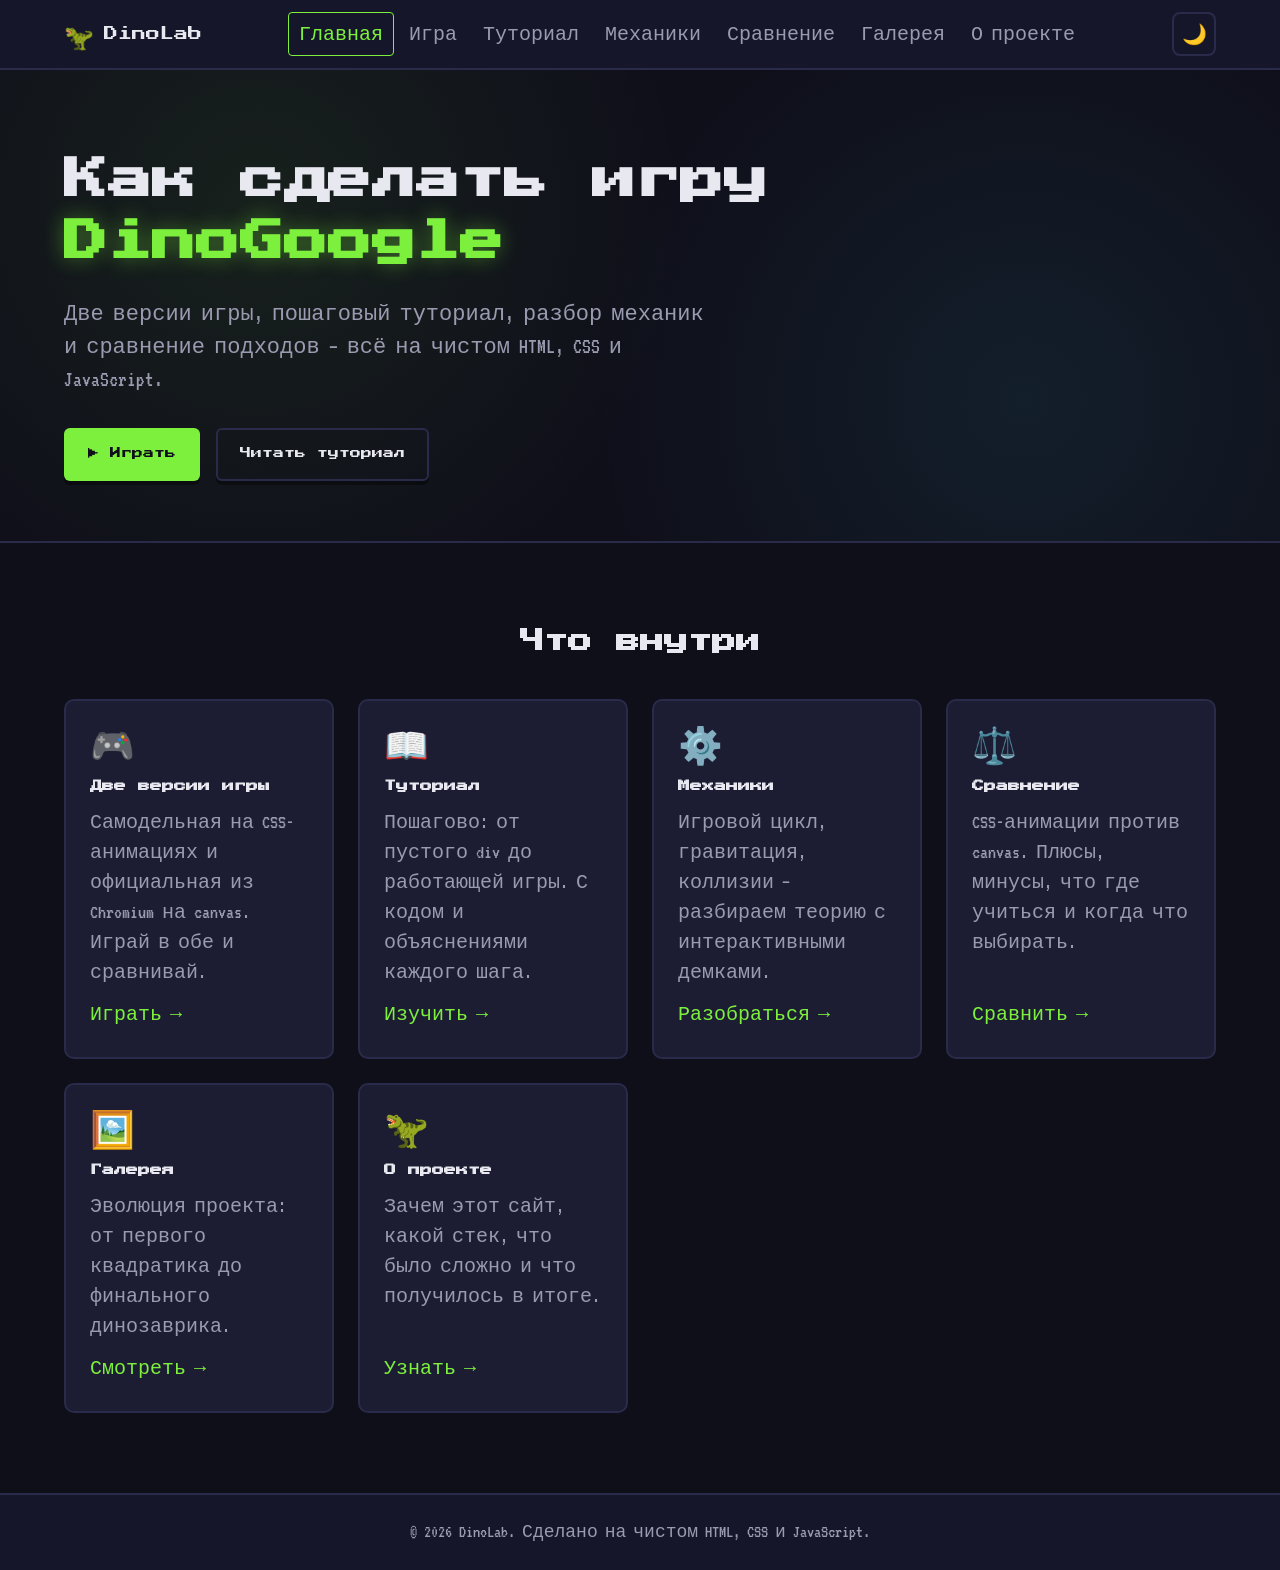
==== index.html @ 33c6f1ff "Первый коммит: сайт DinoLab" ====
<!DOCTYPE html>
<html lang="ru">
<head>
    <meta charset="UTF-8">
    <meta name="viewport" content="width=device-width, initial-scale=1.0">
    <title>DinoLab — как сделать DinoGoogle</title>
    <link rel="preconnect" href="https://fonts.googleapis.com">
    <link rel="preconnect" href="https://fonts.gstatic.com" crossorigin>
    <link href="https://fonts.googleapis.com/css2?family=Press+Start+2P&family=VT323&display=swap" rel="stylesheet">
    <link rel="stylesheet" href="style.css">
</head>
<body>
    <header class="site-header">
        <div class="container header-inner">
            <a href="index.html" class="logo">
                <span class="logo-dino">🦖</span>
                <span class="logo-text">DinoLab</span>
            </a>
            <nav class="main-nav">
                <ul>
                    <li><a href="index.html">Главная</a></li>
                    <li><a href="game.html">Игра</a></li>
                    <li><a href="tutorial.html">Туториал</a></li>
                    <li><a href="mechanics.html">Механики</a></li>
                    <li><a href="compare.html">Сравнение</a></li>
                    <li><a href="gallery.html">Галерея</a></li>
                    <li><a href="about.html">О проекте</a></li>
                </ul>
            </nav>
            <button class="theme-toggle" id="themeToggle" aria-label="Переключить тему">🌙</button>
        </div>
    </header>

    <main>
        <section class="hero">
            <div class="container">
                <h1 class="hero-title">Как сделать игру<br><span class="accent">DinoGoogle</span></h1>
                <p class="hero-subtitle">
                    Две версии игры, пошаговый туториал, разбор механик и сравнение подходов — всё на чистом HTML, CSS и JavaScript.
                </p>
                <div class="hero-actions">
                    <a href="game.html" class="btn btn-primary">▶ Играть</a>
                    <a href="tutorial.html" class="btn btn-secondary">Читать туториал</a>
                </div>
            </div>
        </section>

        <section class="features">
            <div class="container">
                <h2 class="section-title">Что внутри</h2>
                <div class="cards">
                    <article class="card">
                        <div class="card-icon">🎮</div>
                        <h3>Две версии игры</h3>
                        <p>Самодельная на CSS-анимациях и официальная из Chromium на canvas. Играй в обе и сравнивай.</p>
                        <a href="game.html" class="card-link">Играть →</a>
                    </article>
                    <article class="card">
                        <div class="card-icon">📖</div>
                        <h3>Туториал</h3>
                        <p>Пошагово: от пустого div до работающей игры. С кодом и объяснениями каждого шага.</p>
                        <a href="tutorial.html" class="card-link">Изучить →</a>
                    </article>
                    <article class="card">
                        <div class="card-icon">⚙️</div>
                        <h3>Механики</h3>
                        <p>Игровой цикл, гравитация, коллизии — разбираем теорию с интерактивными демками.</p>
                        <a href="mechanics.html" class="card-link">Разобраться →</a>
                    </article>
                    <article class="card">
                        <div class="card-icon">⚖️</div>
                        <h3>Сравнение</h3>
                        <p>CSS-анимации против canvas. Плюсы, минусы, что где учиться и когда что выбирать.</p>
                        <a href="compare.html" class="card-link">Сравнить →</a>
                    </article>
                    <article class="card">
                        <div class="card-icon">🖼️</div>
                        <h3>Галерея</h3>
                        <p>Эволюция проекта: от первого квадратика до финального динозаврика.</p>
                        <a href="gallery.html" class="card-link">Смотреть →</a>
                    </article>
                    <article class="card">
                        <div class="card-icon">🦖</div>
                        <h3>О проекте</h3>
                        <p>Зачем этот сайт, какой стек, что было сложно и что получилось в итоге.</p>
                        <a href="about.html" class="card-link">Узнать →</a>
                    </article>
                </div>
            </div>
        </section>
    </main>

    <footer class="site-footer">
        <div class="container">
            <p>© <span id="year"></span> DinoLab. Сделано на чистом HTML, CSS и JavaScript.</p>
        </div>
    </footer>

    <script src="common.js"></script>
</body>
</html>
---- style.css ----
/* ============ Переменные темы ============ */
:root {
    --bg: #0f0f1a;
    --bg-alt: #16162a;
    --surface: #1c1c33;
    --border: #2a2a4a;
    --text: #e8e8f0;
    --text-muted: #9a9ab0;
    --accent: #7cf03d;
    --accent-2: #3dd6f0;
    --danger: #ff5c5c;
    --shadow: 0 4px 0 rgba(0,0,0,0.4);
}

body.light {
    --bg: #f4f4f8;
    --bg-alt: #ffffff;
    --surface: #ffffff;
    --border: #d8d8e4;
    --text: #1a1a2a;
    --text-muted: #5a5a70;
    --accent: #2e9e1a;
    --accent-2: #1a8ab0;
    --shadow: 0 4px 0 rgba(0,0,0,0.1);
}

/* ============ Сброс ============ */
* {
    margin: 0;
    padding: 0;
    box-sizing: border-box;
}

html {
    scroll-behavior: smooth;
}

body {
    font-family: 'VT323', monospace;
    font-size: 20px;
    line-height: 1.5;
    background: var(--bg);
    color: var(--text);
    transition: background 0.3s, color 0.3s;
    min-height: 100vh;
    display: flex;
    flex-direction: column;
}

main {
    flex: 1;
}

a {
    color: var(--accent);
    text-decoration: none;
    transition: opacity 0.2s;
}

a:hover {
    opacity: 0.8;
}

ul {
    list-style: none;
}

img {
    max-width: 100%;
    display: block;
}

/* ============ Контейнер ============ */
.container {
    max-width: 1200px;
    margin: 0 auto;
    padding: 0 24px;
}

/* ============ Шапка ============ */
.site-header {
    position: sticky;
    top: 0;
    z-index: 100;
    background: var(--bg-alt);
    border-bottom: 2px solid var(--border);
}

.header-inner {
    display: flex;
    align-items: center;
    justify-content: space-between;
    gap: 16px;
    padding-top: 12px;
    padding-bottom: 12px;
    flex-wrap: wrap;
}

.logo {
    font-family: 'Press Start 2P', monospace;
    font-size: 14px;
    color: var(--text);
    display: flex;
    align-items: center;
    gap: 10px;
}

.logo-dino {
    font-size: 24px;
}

.main-nav {
    flex: 1;
    display: flex;
    justify-content: center;
}

.main-nav ul {
    display: flex;
    gap: 4px;
    flex-wrap: wrap;
    justify-content: center;
}

.main-nav a {
    color: var(--text-muted);
    padding: 6px 10px;
    border-radius: 4px;
    font-size: 20px;
    transition: all 0.2s;
    border: 1px solid transparent;
    display: inline-block;
}

.main-nav a:hover {
    color: var(--text);
    border-color: var(--border);
}

.main-nav a.active {
    color: var(--accent);
    border-color: var(--accent);
}

.theme-toggle {
    background: transparent;
    border: 2px solid var(--border);
    color: var(--text);
    font-size: 20px;
    width: 44px;
    height: 44px;
    border-radius: 8px;
    cursor: pointer;
    transition: all 0.2s;
    flex-shrink: 0;
}

.theme-toggle:hover {
    border-color: var(--accent);
}

/* ============ Hero ============ */
.hero {
    padding: 80px 0 60px;
    position: relative;
    overflow: hidden;
    border-bottom: 2px solid var(--border);
    background:
        radial-gradient(circle at 20% 30%, rgba(124, 240, 61, 0.08), transparent 40%),
        radial-gradient(circle at 80% 70%, rgba(61, 214, 240, 0.08), transparent 40%);
}

.hero-title {
    font-family: 'Press Start 2P', monospace;
    font-size: clamp(20px, 4.5vw, 44px);
    line-height: 1.4;
    margin-bottom: 24px;
}

.hero-title .accent {
    color: var(--accent);
    text-shadow: 0 0 20px rgba(124, 240, 61, 0.4);
}

.hero-subtitle {
    font-size: 22px;
    color: var(--text-muted);
    max-width: 640px;
    margin-bottom: 32px;
}

.hero-actions {
    display: flex;
    gap: 16px;
    flex-wrap: wrap;
}

/* ============ Кнопки ============ */
.btn {
    display: inline-block;
    font-family: 'Press Start 2P', monospace;
    font-size: 11px;
    padding: 16px 22px;
    border-radius: 6px;
    border: 2px solid transparent;
    cursor: pointer;
    transition: transform 0.1s, box-shadow 0.1s, border-color 0.2s, color 0.2s;
    text-align: center;
    text-decoration: none;
}

.btn:active {
    transform: translateY(2px);
    box-shadow: none;
}

.btn-primary {
    background: var(--accent);
    color: #0f0f1a;
    box-shadow: var(--shadow);
}

.btn-primary:hover {
    opacity: 1;
    filter: brightness(1.1);
}

.btn-secondary {
    background: transparent;
    color: var(--text);
    border-color: var(--border);
    box-shadow: var(--shadow);
}

.btn-secondary:hover {
    border-color: var(--accent);
    color: var(--accent);
    opacity: 1;
}

/* ============ Секции ============ */
.section-title {
    font-family: 'Press Start 2P', monospace;
    font-size: clamp(16px, 2.5vw, 24px);
    margin-bottom: 40px;
    text-align: center;
}

.features {
    padding: 80px 0;
}

/* ============ Карточки ============ */
.cards {
    display: grid;
    grid-template-columns: repeat(auto-fit, minmax(260px, 1fr));
    gap: 24px;
}

.card {
    background: var(--surface);
    border: 2px solid var(--border);
    border-radius: 10px;
    padding: 28px 24px;
    transition: transform 0.2s, border-color 0.2s;
    display: flex;
    flex-direction: column;
    gap: 12px;
}

.card:hover {
    transform: translateY(-4px);
    border-color: var(--accent);
}

.card-icon {
    font-size: 36px;
    line-height: 1;
}

.card h3 {
    font-family: 'Press Start 2P', monospace;
    font-size: 12px;
    color: var(--text);
    line-height: 1.5;
}

.card p {
    color: var(--text-muted);
    flex: 1;
}

.card-link {
    font-size: 20px;
    color: var(--accent);
    align-self: flex-start;
}

/* ============ Подвал ============ */
.site-footer {
    background: var(--bg-alt);
    border-top: 2px solid var(--border);
    padding: 24px 0;
    text-align: center;
    color: var(--text-muted);
    font-size: 18px;
}

/* ============ Адаптив ============ */
@media (max-width: 900px) {
    .main-nav {
        order: 3;
        width: 100%;
        flex-basis: 100%;
    }

    .main-nav a {
        font-size: 18px;
        padding: 4px 8px;
    }
}

@media (max-width: 600px) {
    .hero {
        padding: 50px 0 40px;
    }

    .hero-actions {
        flex-direction: column;
    }

    .btn {
        width: 100%;
    }
}
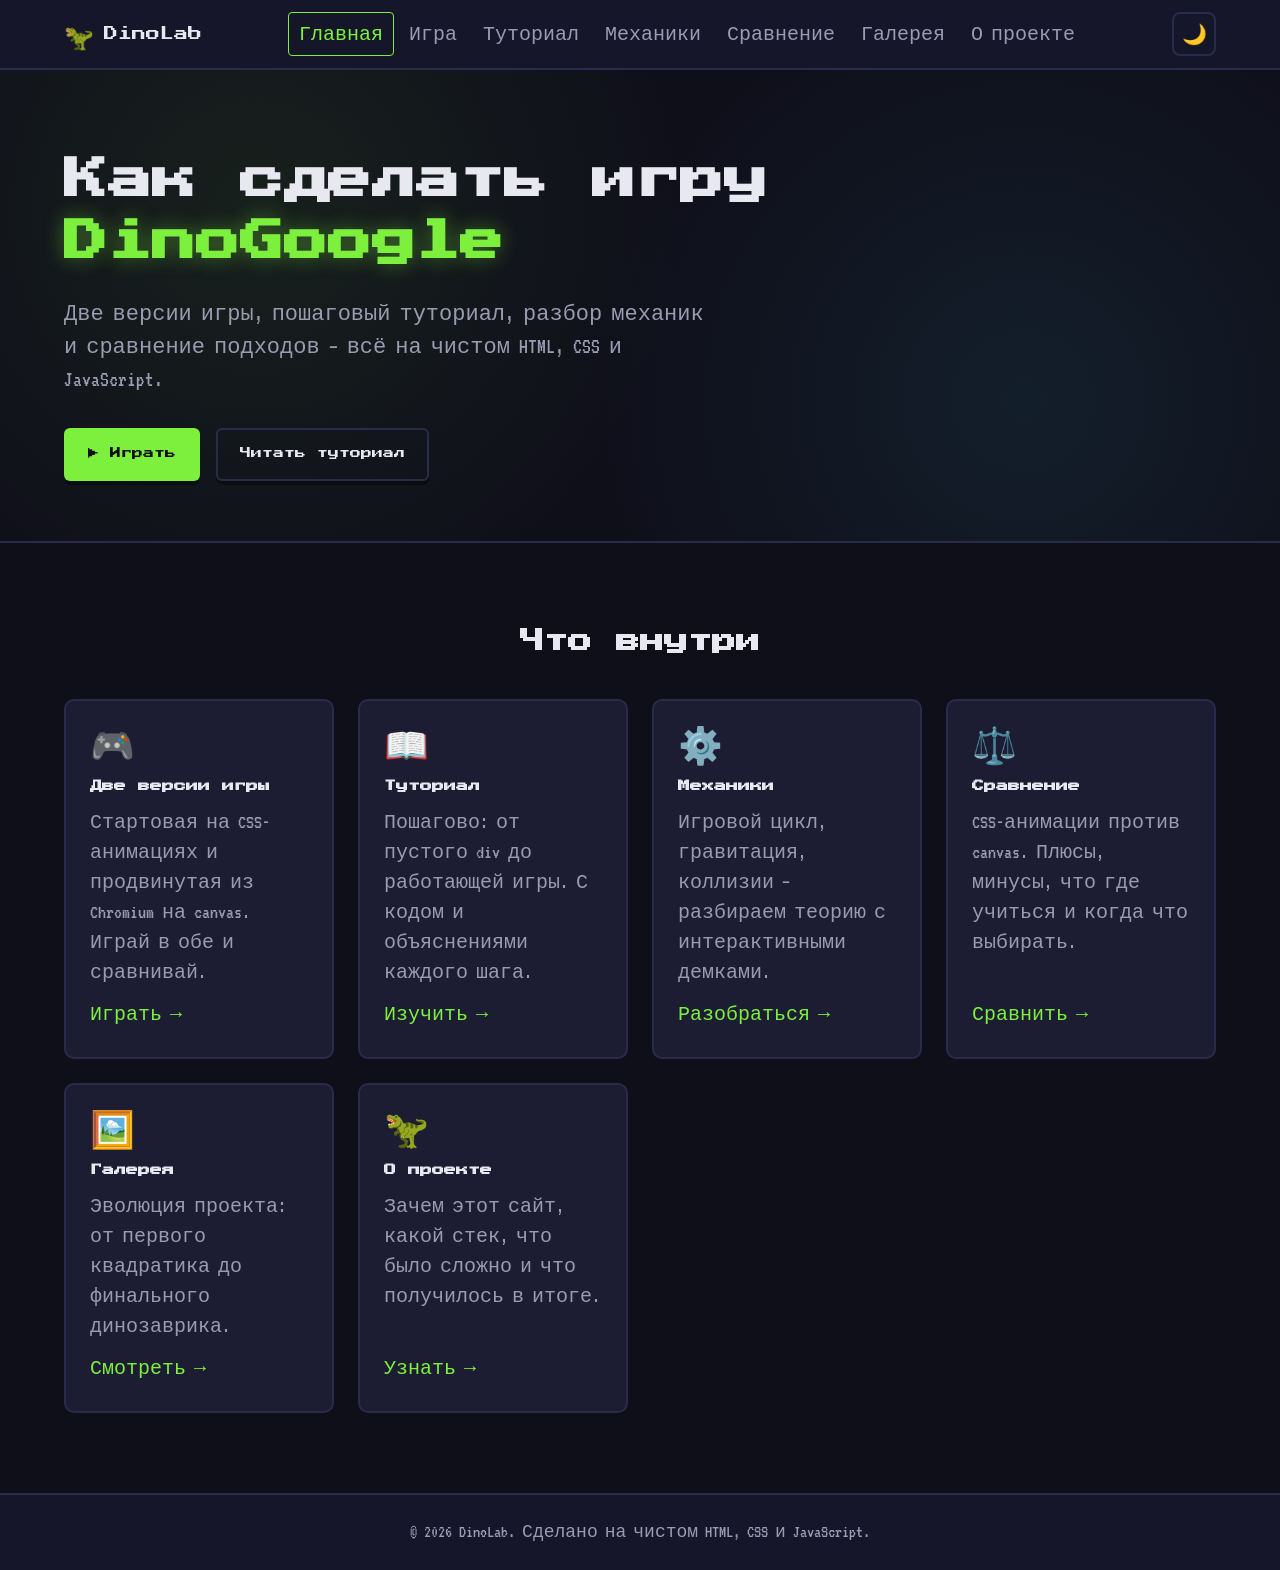
==== commit b424d62c: "Переименовал версии игры: Стартовая и Продвинутая" ====
--- a/index.html
+++ b/index.html
@@ -52,7 +52,7 @@
                     <article class="card">
                         <div class="card-icon">🎮</div>
                         <h3>Две версии игры</h3>
-                        <p>Самодельная на CSS-анимациях и официальная из Chromium на canvas. Играй в обе и сравнивай.</p>
+                        <p>Стартовая на CSS-анимациях и продвинутая из Chromium на canvas. Играй в обе и сравнивай.</p>
                         <a href="game.html" class="card-link">Играть →</a>
                     </article>
                     <article class="card">
